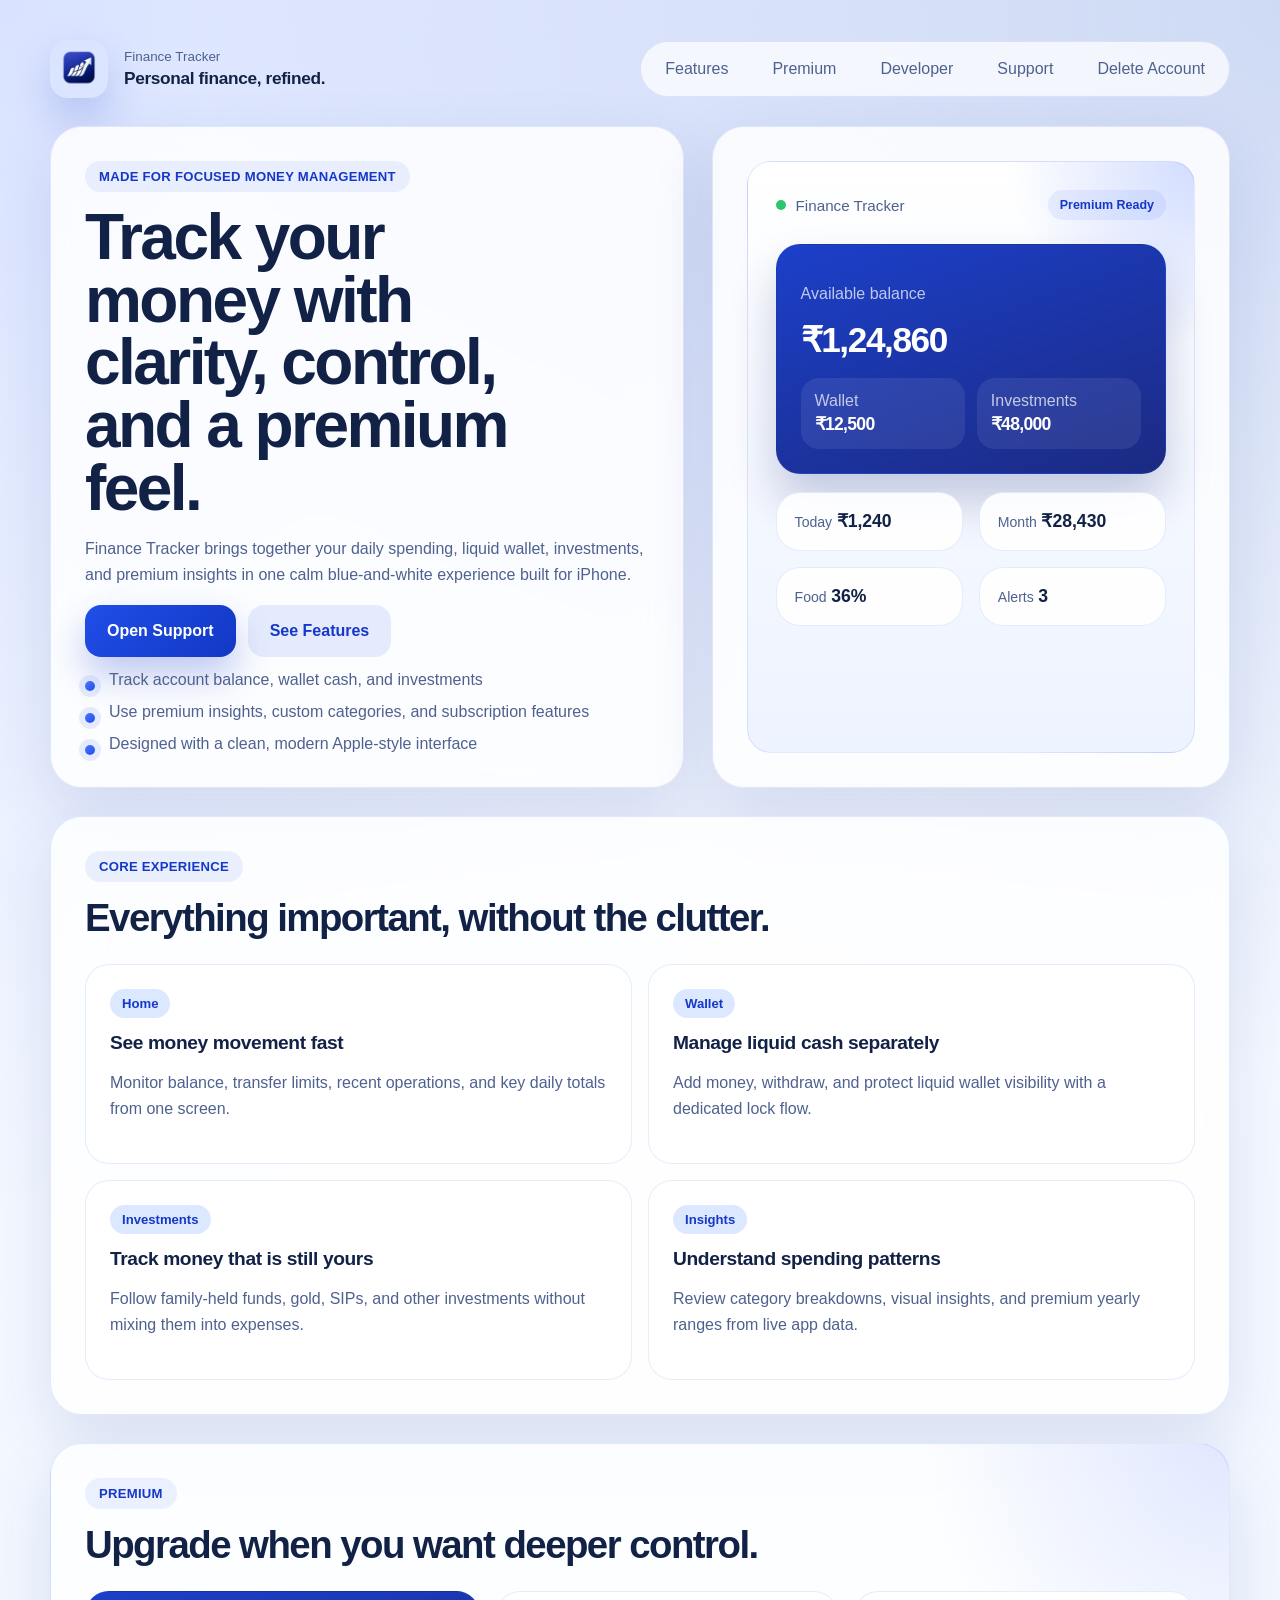
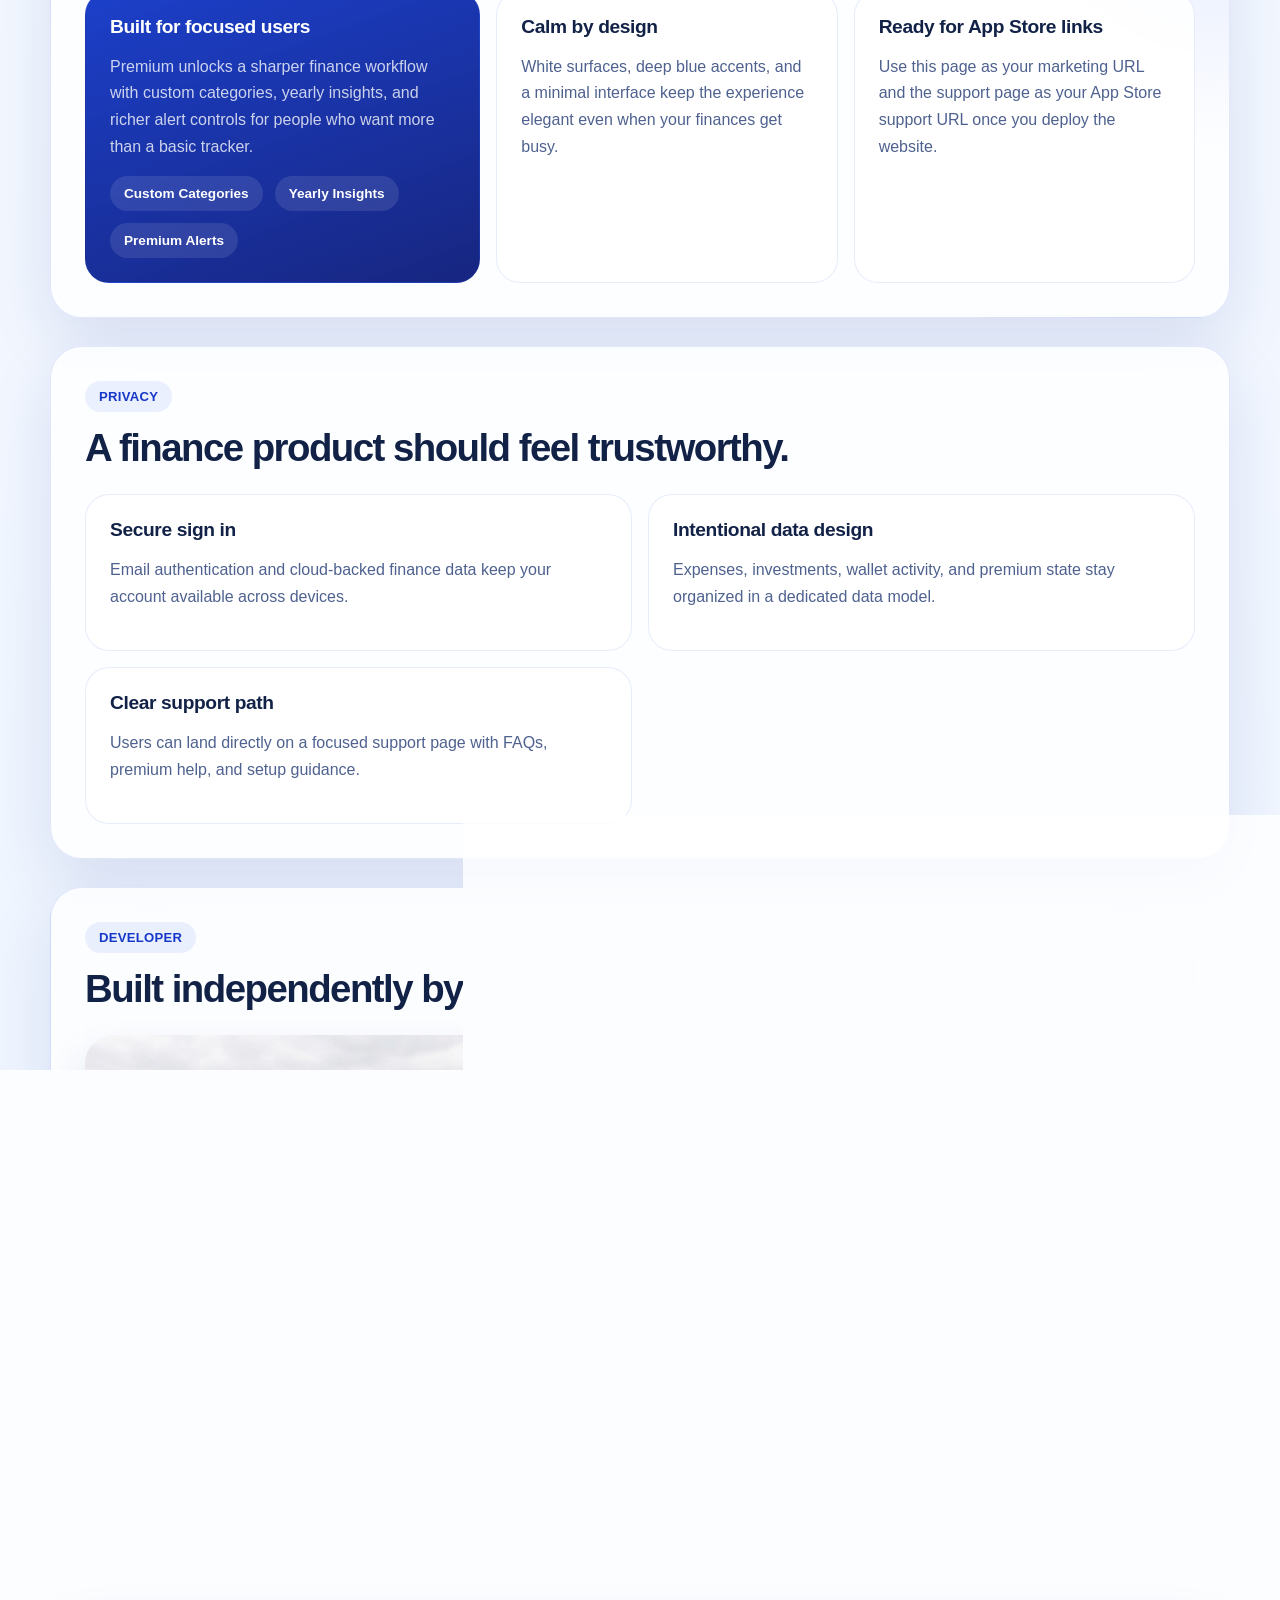
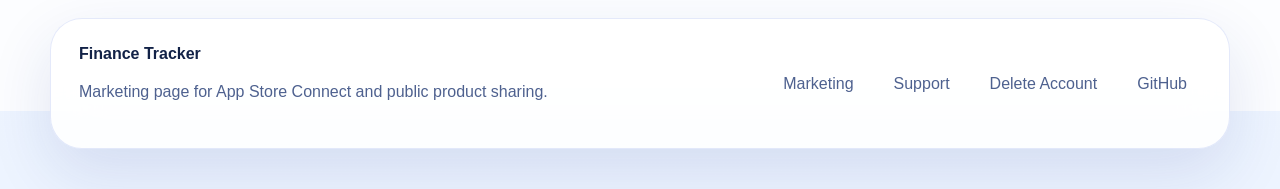
==== docs/index.html @ 601a5e8f "Add Finance Tracker website for GitHub Pages" ====
<!DOCTYPE html>
<html lang="en">
<head>
  <meta charset="UTF-8">
  <meta name="viewport" content="width=device-width, initial-scale=1.0">
  <title>Finance Tracker</title>
  <meta
    name="description"
    content="Finance Tracker helps you follow spending, wallet cash, investments, and premium insights in one elegant finance app."
  >
  <link rel="preconnect" href="https://fonts.googleapis.com">
  <link rel="preconnect" href="https://fonts.gstatic.com" crossorigin>
  <link rel="stylesheet" href="styles.css">
</head>
<body>
  <div class="page-shell">
    <header class="site-header">
      <a class="brand" href="index.html" aria-label="Finance Tracker home">
        <img src="assets/finance-tracker-logo.png" alt="Finance Tracker logo">
        <div>
          <span class="brand-kicker">Finance Tracker</span>
          <strong>Personal finance, refined.</strong>
        </div>
      </a>

      <nav class="site-nav" aria-label="Primary">
        <a href="#features">Features</a>
        <a href="#premium">Premium</a>
        <a href="#developer">Developer</a>
        <a href="support.html">Support</a>
        <a href="delete-account.html">Delete Account</a>
      </nav>
    </header>

    <main>
      <section class="hero">
        <div class="hero-copy">
          <span class="eyebrow">Made for focused money management</span>
          <h1>Track your money with clarity, control, and a premium feel.</h1>
          <p>
            Finance Tracker brings together your daily spending, liquid wallet, investments,
            and premium insights in one calm blue-and-white experience built for iPhone.
          </p>

          <div class="hero-actions">
            <a class="button button-primary" href="support.html">Open Support</a>
            <a class="button button-secondary" href="#features">See Features</a>
          </div>

          <ul class="hero-points">
            <li>Track account balance, wallet cash, and investments</li>
            <li>Use premium insights, custom categories, and subscription features</li>
            <li>Designed with a clean, modern Apple-style interface</li>
          </ul>
        </div>

        <div class="hero-panel">
          <div class="device-card">
            <div class="device-top">
              <span class="status-dot"></span>
              <span>Finance Tracker</span>
              <span class="device-pill">Premium Ready</span>
            </div>

            <div class="hero-balance-card">
              <p>Available balance</p>
              <strong>₹1,24,860</strong>
              <div class="hero-balance-grid">
                <div>
                  <span>Wallet</span>
                  <strong>₹12,500</strong>
                </div>
                <div>
                  <span>Investments</span>
                  <strong>₹48,000</strong>
                </div>
              </div>
            </div>

            <div class="mini-panel-grid">
              <article class="mini-panel">
                <span>Today</span>
                <strong>₹1,240</strong>
              </article>
              <article class="mini-panel">
                <span>Month</span>
                <strong>₹28,430</strong>
              </article>
              <article class="mini-panel">
                <span>Food</span>
                <strong>36%</strong>
              </article>
              <article class="mini-panel">
                <span>Alerts</span>
                <strong>3</strong>
              </article>
            </div>
          </div>
        </div>
      </section>

      <section class="section-block" id="features">
        <div class="section-heading">
          <span class="eyebrow">Core experience</span>
          <h2>Everything important, without the clutter.</h2>
        </div>

        <div class="feature-grid">
          <article class="feature-card">
            <span class="feature-tag">Home</span>
            <h3>See money movement fast</h3>
            <p>Monitor balance, transfer limits, recent operations, and key daily totals from one screen.</p>
          </article>

          <article class="feature-card">
            <span class="feature-tag">Wallet</span>
            <h3>Manage liquid cash separately</h3>
            <p>Add money, withdraw, and protect liquid wallet visibility with a dedicated lock flow.</p>
          </article>

          <article class="feature-card">
            <span class="feature-tag">Investments</span>
            <h3>Track money that is still yours</h3>
            <p>Follow family-held funds, gold, SIPs, and other investments without mixing them into expenses.</p>
          </article>

          <article class="feature-card">
            <span class="feature-tag">Insights</span>
            <h3>Understand spending patterns</h3>
            <p>Review category breakdowns, visual insights, and premium yearly ranges from live app data.</p>
          </article>
        </div>
      </section>

      <section class="section-block section-highlight" id="premium">
        <div class="section-heading">
          <span class="eyebrow">Premium</span>
          <h2>Upgrade when you want deeper control.</h2>
        </div>

        <div class="premium-layout">
          <article class="premium-card premium-card-main">
            <h3>Built for focused users</h3>
            <p>
              Premium unlocks a sharper finance workflow with custom categories, yearly insights,
              and richer alert controls for people who want more than a basic tracker.
            </p>
            <div class="premium-chip-row">
              <span class="premium-chip">Custom Categories</span>
              <span class="premium-chip">Yearly Insights</span>
              <span class="premium-chip">Premium Alerts</span>
            </div>
          </article>

          <article class="premium-card">
            <h3>Calm by design</h3>
            <p>
              White surfaces, deep blue accents, and a minimal interface keep the experience elegant
              even when your finances get busy.
            </p>
          </article>

          <article class="premium-card">
            <h3>Ready for App Store links</h3>
            <p>
              Use this page as your marketing URL and the support page as your App Store support URL
              once you deploy the website.
            </p>
          </article>
        </div>
      </section>

      <section class="section-block">
        <div class="section-heading">
          <span class="eyebrow">Privacy</span>
          <h2>A finance product should feel trustworthy.</h2>
        </div>

        <div class="trust-grid">
          <article class="trust-card">
            <h3>Secure sign in</h3>
            <p>Email authentication and cloud-backed finance data keep your account available across devices.</p>
          </article>

          <article class="trust-card">
            <h3>Intentional data design</h3>
            <p>Expenses, investments, wallet activity, and premium state stay organized in a dedicated data model.</p>
          </article>

          <article class="trust-card">
            <h3>Clear support path</h3>
            <p>Users can land directly on a focused support page with FAQs, premium help, and setup guidance.</p>
          </article>
        </div>
      </section>

      <section class="section-block section-highlight" id="developer">
        <div class="section-heading">
          <span class="eyebrow">Developer</span>
          <h2>Built independently by Nakhul Krishna.</h2>
        </div>

        <div class="developer-layout">
          <article class="developer-profile-card">
            <img class="developer-avatar" src="assets/nakhul-krishna.png" alt="Nakhul Krishna">

            <div class="developer-copy">
              <span class="feature-tag">Founder / iOS Developer</span>
              <h3>Nakhul Krishna</h3>
              <p>
                Finance Tracker is being built as a focused personal finance product with clean iPhone design,
                premium user experience, and practical money tracking that feels modern and trustworthy.
              </p>
              <p>
                From product direction to interface polish, the app is being shaped with strong attention to clarity,
                privacy, and a premium finance-first experience.
              </p>
              <div class="hero-actions">
                <a class="button button-secondary" href="mailto:nakhulkrishna253@gmail.com">nakhulkrishna253@gmail.com</a>
                <a class="button button-secondary" href="https://github.com/nakhulkrishna/finance-tracker" target="_blank" rel="noreferrer">GitHub</a>
              </div>
            </div>
          </article>
        </div>
      </section>
    </main>

    <footer class="site-footer">
      <div>
        <strong>Finance Tracker</strong>
        <p>Marketing page for App Store Connect and public product sharing.</p>
      </div>

      <div class="footer-links">
        <a href="index.html">Marketing</a>
        <a href="support.html">Support</a>
        <a href="delete-account.html">Delete Account</a>
        <a href="https://github.com/nakhulkrishna/finance-tracker" target="_blank" rel="noreferrer">GitHub</a>
      </div>
    </footer>
  </div>
</body>
</html>
---- docs/styles.css ----
:root {
  color-scheme: light;
  --bg: #eef4ff;
  --bg-accent: radial-gradient(circle at top left, rgba(76, 116, 255, 0.18), transparent 34%),
    radial-gradient(circle at top right, rgba(15, 64, 194, 0.18), transparent 30%),
    linear-gradient(180deg, #f8fbff 0%, #edf4ff 100%);
  --surface: rgba(255, 255, 255, 0.84);
  --surface-strong: #ffffff;
  --surface-border: rgba(66, 101, 216, 0.14);
  --text-primary: #122247;
  --text-secondary: #4e618f;
  --blue-strong: #1538c8;
  --blue-rich: #204ee8;
  --blue-soft: #dce8ff;
  --shadow: 0 24px 64px rgba(26, 52, 143, 0.12);
  --radius-xl: 32px;
  --radius-lg: 24px;
  --radius-md: 18px;
}

* {
  box-sizing: border-box;
}

html {
  scroll-behavior: smooth;
}

body {
  margin: 0;
  min-height: 100vh;
  font-family: "SF Pro Display", "Avenir Next", "Segoe UI", sans-serif;
  background: var(--bg-accent);
  color: var(--text-primary);
}

a {
  color: inherit;
  text-decoration: none;
}

img {
  display: block;
  max-width: 100%;
}

.page-shell {
  width: min(1180px, calc(100% - 32px));
  margin: 0 auto;
  padding: 24px 0 40px;
}

.site-header,
.site-footer {
  display: flex;
  align-items: center;
  justify-content: space-between;
  gap: 20px;
}

.site-header {
  padding: 16px 0 28px;
}

.brand {
  display: inline-flex;
  align-items: center;
  gap: 16px;
}

.brand img {
  width: 58px;
  height: 58px;
  border-radius: 18px;
  box-shadow: 0 20px 40px rgba(19, 56, 200, 0.2);
}

.brand-kicker {
  display: block;
  margin-bottom: 4px;
  font-size: 0.84rem;
  color: var(--text-secondary);
}

.brand strong {
  font-size: 1.08rem;
  letter-spacing: -0.02em;
}

.site-nav {
  display: inline-flex;
  align-items: center;
  gap: 12px;
  padding: 8px;
  border: 1px solid var(--surface-border);
  border-radius: 999px;
  background: rgba(255, 255, 255, 0.72);
  backdrop-filter: blur(18px);
}

.site-nav a {
  padding: 10px 16px;
  border-radius: 999px;
  color: var(--text-secondary);
  transition: background-color 180ms ease, color 180ms ease, transform 180ms ease;
}

.site-nav a:hover {
  color: var(--blue-strong);
  background: rgba(32, 78, 232, 0.08);
  transform: translateY(-1px);
}

.hero,
.section-block {
  margin-bottom: 28px;
}

.hero {
  display: grid;
  grid-template-columns: minmax(0, 1.1fr) minmax(320px, 0.9fr);
  gap: 28px;
  align-items: stretch;
}

.hero-copy,
.hero-panel,
.support-hero-card,
.section-block,
.site-footer {
  border: 1px solid var(--surface-border);
  background: var(--surface);
  backdrop-filter: blur(24px);
  box-shadow: var(--shadow);
}

.hero-copy,
.hero-panel,
.support-hero-card,
.section-block,
.site-footer {
  border-radius: var(--radius-xl);
}

.hero-copy,
.hero-panel,
.support-hero-card {
  padding: 34px;
}

.hero-copy h1,
.section-heading h2,
.support-hero-card h2 {
  margin: 0;
  letter-spacing: -0.04em;
}

.hero-copy h1 {
  font-size: clamp(2.8rem, 5vw, 4.6rem);
  line-height: 0.98;
  max-width: 12ch;
}

.hero-copy p,
.feature-card p,
.premium-card p,
.trust-card p,
.faq-card p,
.support-card p,
.site-footer p {
  color: var(--text-secondary);
  line-height: 1.66;
}

.eyebrow {
  display: inline-flex;
  align-items: center;
  gap: 8px;
  margin-bottom: 14px;
  padding: 8px 14px;
  border-radius: 999px;
  background: rgba(32, 78, 232, 0.08);
  color: var(--blue-strong);
  font-size: 0.82rem;
  font-weight: 600;
  letter-spacing: 0.02em;
  text-transform: uppercase;
}

.hero-actions,
.premium-chip-row,
.footer-links {
  display: flex;
  flex-wrap: wrap;
  gap: 12px;
}

.button {
  display: inline-flex;
  align-items: center;
  justify-content: center;
  min-height: 52px;
  padding: 0 22px;
  border-radius: 16px;
  font-weight: 600;
  transition: transform 180ms ease, box-shadow 180ms ease, background-color 180ms ease;
}

.button:hover {
  transform: translateY(-1px);
}

.button-primary {
  color: #fff;
  background: linear-gradient(135deg, var(--blue-rich), #1238c4);
  box-shadow: 0 18px 36px rgba(28, 63, 204, 0.28);
}

.button-secondary {
  color: var(--blue-strong);
  background: rgba(32, 78, 232, 0.1);
}

.hero-points,
.support-shortcuts {
  margin: 0;
  padding: 0;
  list-style: none;
}

.hero-points li,
.support-shortcuts li {
  position: relative;
  padding-left: 24px;
  color: var(--text-secondary);
  margin-top: 14px;
}

.hero-points li::before,
.support-shortcuts li::before {
  content: "";
  position: absolute;
  top: 10px;
  left: 0;
  width: 10px;
  height: 10px;
  border-radius: 50%;
  background: linear-gradient(135deg, #4d77ff, #204ee8);
  box-shadow: 0 0 0 6px rgba(32, 78, 232, 0.1);
}

.device-card {
  height: 100%;
  padding: 28px;
  border-radius: calc(var(--radius-xl) - 8px);
  background:
    radial-gradient(circle at top right, rgba(117, 149, 255, 0.32), transparent 25%),
    linear-gradient(180deg, #ffffff 0%, #edf3ff 100%);
  border: 1px solid rgba(78, 111, 225, 0.15);
}

.device-top {
  display: flex;
  align-items: center;
  gap: 10px;
  margin-bottom: 24px;
  font-size: 0.95rem;
  color: var(--text-secondary);
}

.status-dot {
  width: 10px;
  height: 10px;
  border-radius: 50%;
  background: #2bc56d;
}

.device-pill {
  margin-left: auto;
  padding: 8px 12px;
  border-radius: 999px;
  background: rgba(32, 78, 232, 0.08);
  color: var(--blue-strong);
  font-size: 0.78rem;
  font-weight: 700;
}

.hero-balance-card,
.mini-panel,
.feature-card,
.premium-card,
.trust-card,
.faq-card,
.support-card {
  border: 1px solid rgba(63, 99, 219, 0.12);
  background: rgba(255, 255, 255, 0.9);
  border-radius: var(--radius-lg);
}

.hero-balance-card {
  padding: 24px;
  margin-bottom: 18px;
  background: linear-gradient(160deg, rgba(19, 56, 200, 0.96), rgba(18, 33, 125, 0.96));
  color: #fff;
  box-shadow: 0 28px 46px rgba(24, 41, 118, 0.22);
}

.hero-balance-card p,
.hero-balance-card span {
  color: rgba(255, 255, 255, 0.72);
}

.hero-balance-card strong {
  display: block;
  margin-top: 8px;
  font-size: 2.2rem;
  letter-spacing: -0.04em;
}

.hero-balance-grid {
  display: grid;
  grid-template-columns: repeat(2, minmax(0, 1fr));
  gap: 12px;
  margin-top: 18px;
}

.hero-balance-grid div {
  padding: 14px;
  border-radius: 18px;
  background: rgba(255, 255, 255, 0.08);
}

.hero-balance-grid div strong,
.mini-panel strong {
  margin-top: 4px;
  font-size: 1.1rem;
}

.mini-panel-grid,
.feature-grid,
.trust-grid,
.faq-grid,
.support-contact-grid {
  display: grid;
  gap: 16px;
}

.mini-panel-grid {
  grid-template-columns: repeat(2, minmax(0, 1fr));
}

.mini-panel {
  padding: 18px;
}

.mini-panel span {
  color: var(--text-secondary);
  font-size: 0.88rem;
}

.section-block {
  padding: 34px;
}

.section-heading {
  margin-bottom: 24px;
}

.section-heading h2 {
  font-size: clamp(2rem, 3vw, 3rem);
}

.feature-grid,
.trust-grid,
.faq-grid {
  grid-template-columns: repeat(2, minmax(0, 1fr));
}

.feature-card,
.premium-card,
.trust-card,
.faq-card,
.support-card {
  padding: 24px;
}

.feature-tag {
  display: inline-flex;
  margin-bottom: 14px;
  padding: 7px 12px;
  border-radius: 999px;
  background: var(--blue-soft);
  color: var(--blue-strong);
  font-weight: 700;
  font-size: 0.82rem;
}

.feature-card h3,
.premium-card h3,
.trust-card h3,
.faq-card h3,
.support-card h3 {
  margin: 0 0 10px;
  font-size: 1.2rem;
  letter-spacing: -0.02em;
}

.section-highlight {
  background:
    radial-gradient(circle at top right, rgba(83, 120, 255, 0.16), transparent 24%),
    rgba(255, 255, 255, 0.8);
}

.premium-layout {
  display: grid;
  grid-template-columns: 1.1fr 0.95fr 0.95fr;
  gap: 16px;
}

.developer-layout {
  display: block;
}

.developer-profile-card {
  display: grid;
  grid-template-columns: minmax(320px, 420px) minmax(0, 1fr);
  gap: 28px;
  padding: 0;
  align-items: center;
}

.developer-avatar {
  width: 100%;
  height: 520px;
  object-fit: cover;
  object-position: center 20%;
  border-radius: 28px;
  box-shadow: 0 28px 46px rgba(24, 41, 118, 0.16);
}

.developer-copy {
  max-width: 640px;
}

.developer-copy h3 {
  margin: 0 0 10px;
  font-size: 1.5rem;
  letter-spacing: -0.03em;
}

.developer-copy p {
  color: var(--text-secondary);
  line-height: 1.66;
}

.premium-card-main {
  background: linear-gradient(160deg, rgba(19, 56, 200, 0.96), rgba(18, 33, 125, 0.98));
  color: #fff;
}

.premium-card-main p {
  color: rgba(255, 255, 255, 0.78);
}

.premium-chip {
  display: inline-flex;
  padding: 10px 14px;
  border-radius: 999px;
  background: rgba(255, 255, 255, 0.1);
  color: #fff;
  font-size: 0.85rem;
  font-weight: 600;
}

.support-hero-card {
  display: flex;
  flex-direction: column;
  justify-content: center;
}

.support-note {
  display: inline-flex;
  margin-top: 8px;
  color: var(--blue-strong);
  font-weight: 600;
}

.site-footer {
  padding: 26px 28px;
}

.footer-links a {
  padding: 10px 14px;
  border-radius: 999px;
  color: var(--text-secondary);
}

.footer-links a:hover {
  background: rgba(32, 78, 232, 0.08);
  color: var(--blue-strong);
}

@media (max-width: 1040px) {
  .hero,
  .premium-layout {
    grid-template-columns: 1fr;
  }
}

@media (max-width: 760px) {
  .page-shell {
    width: min(100% - 20px, 1180px);
    padding-top: 14px;
  }

  .site-header,
  .site-footer {
    flex-direction: column;
    align-items: stretch;
  }

  .site-nav {
    justify-content: center;
  }

  .hero-copy,
  .hero-panel,
  .support-hero-card,
  .section-block,
  .site-footer {
    padding: 24px;
    border-radius: 24px;
  }

  .feature-grid,
  .trust-grid,
  .faq-grid,
  .support-contact-grid,
  .mini-panel-grid,
  .hero-balance-grid {
    grid-template-columns: 1fr;
  }

  .developer-profile-card {
    grid-template-columns: 1fr;
    gap: 20px;
  }

  .hero-copy h1 {
    max-width: none;
    font-size: 2.7rem;
  }

  .developer-avatar {
    height: 420px;
  }
}
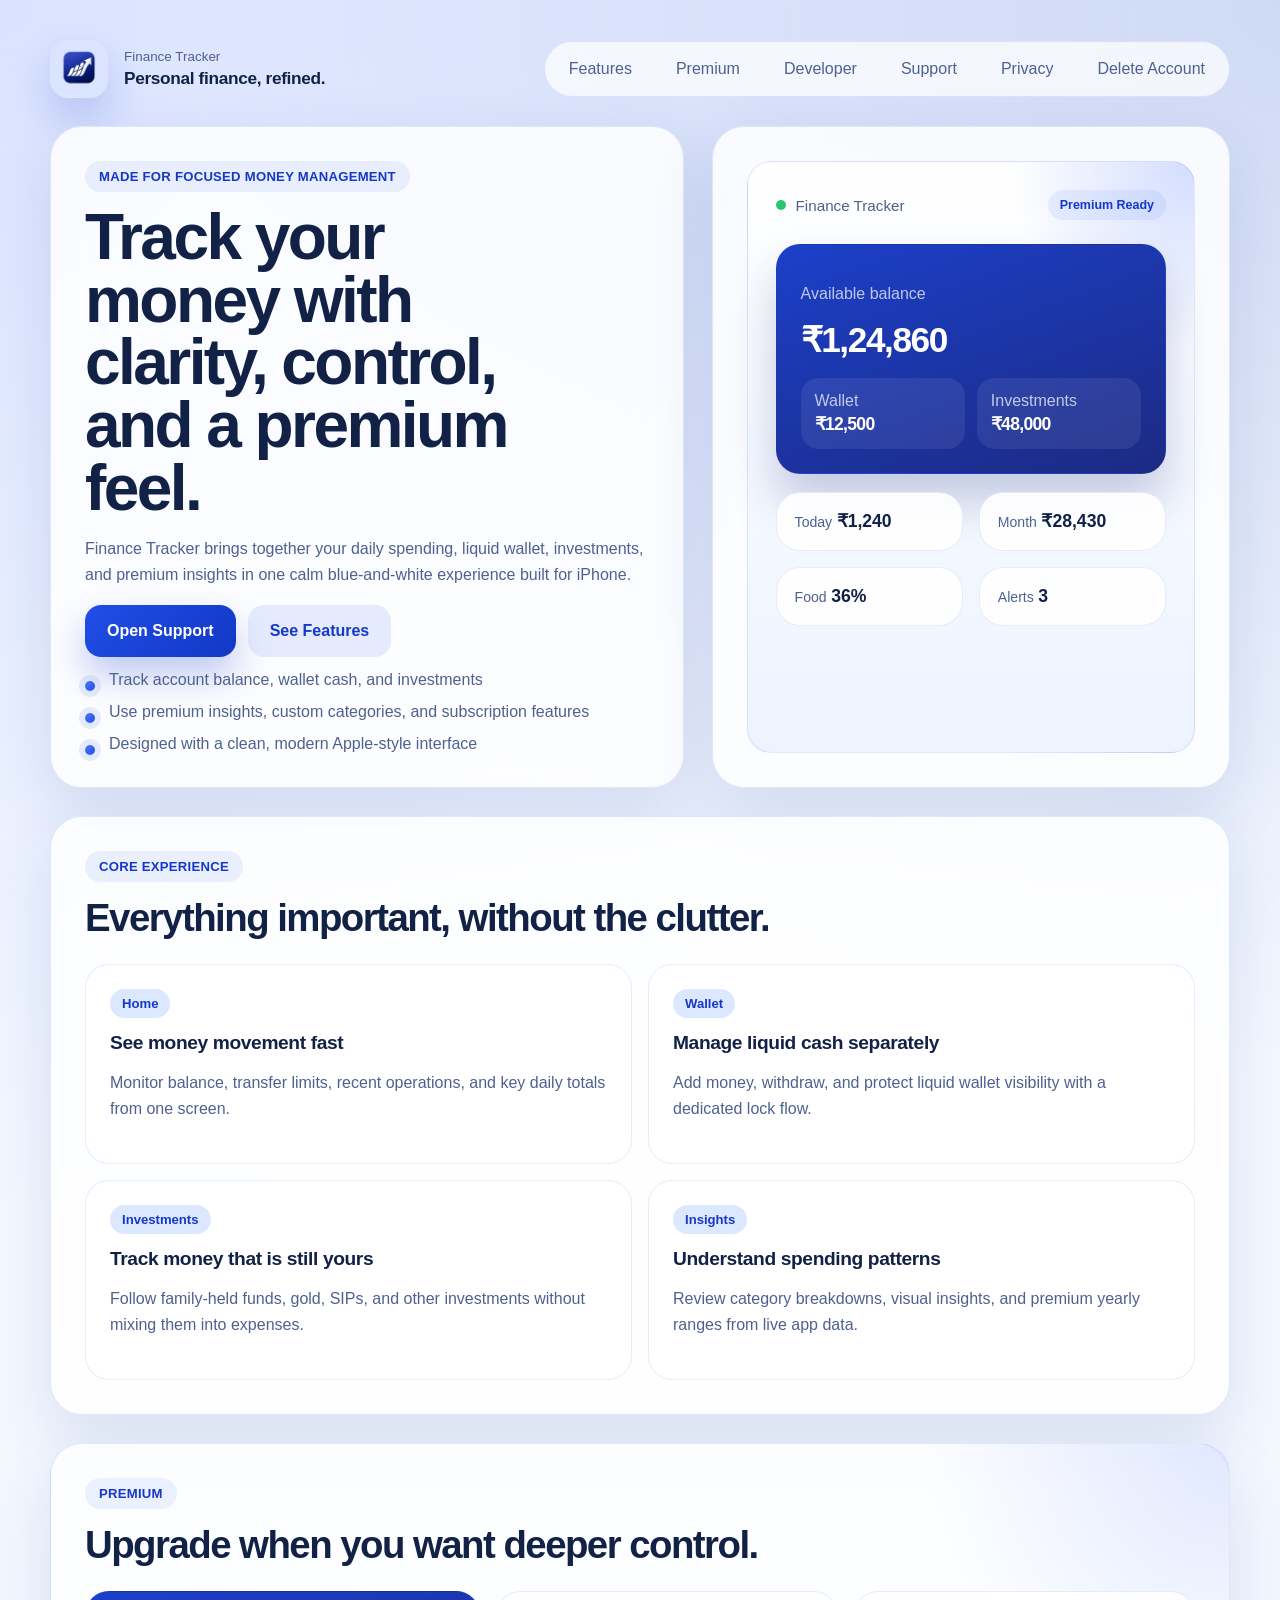
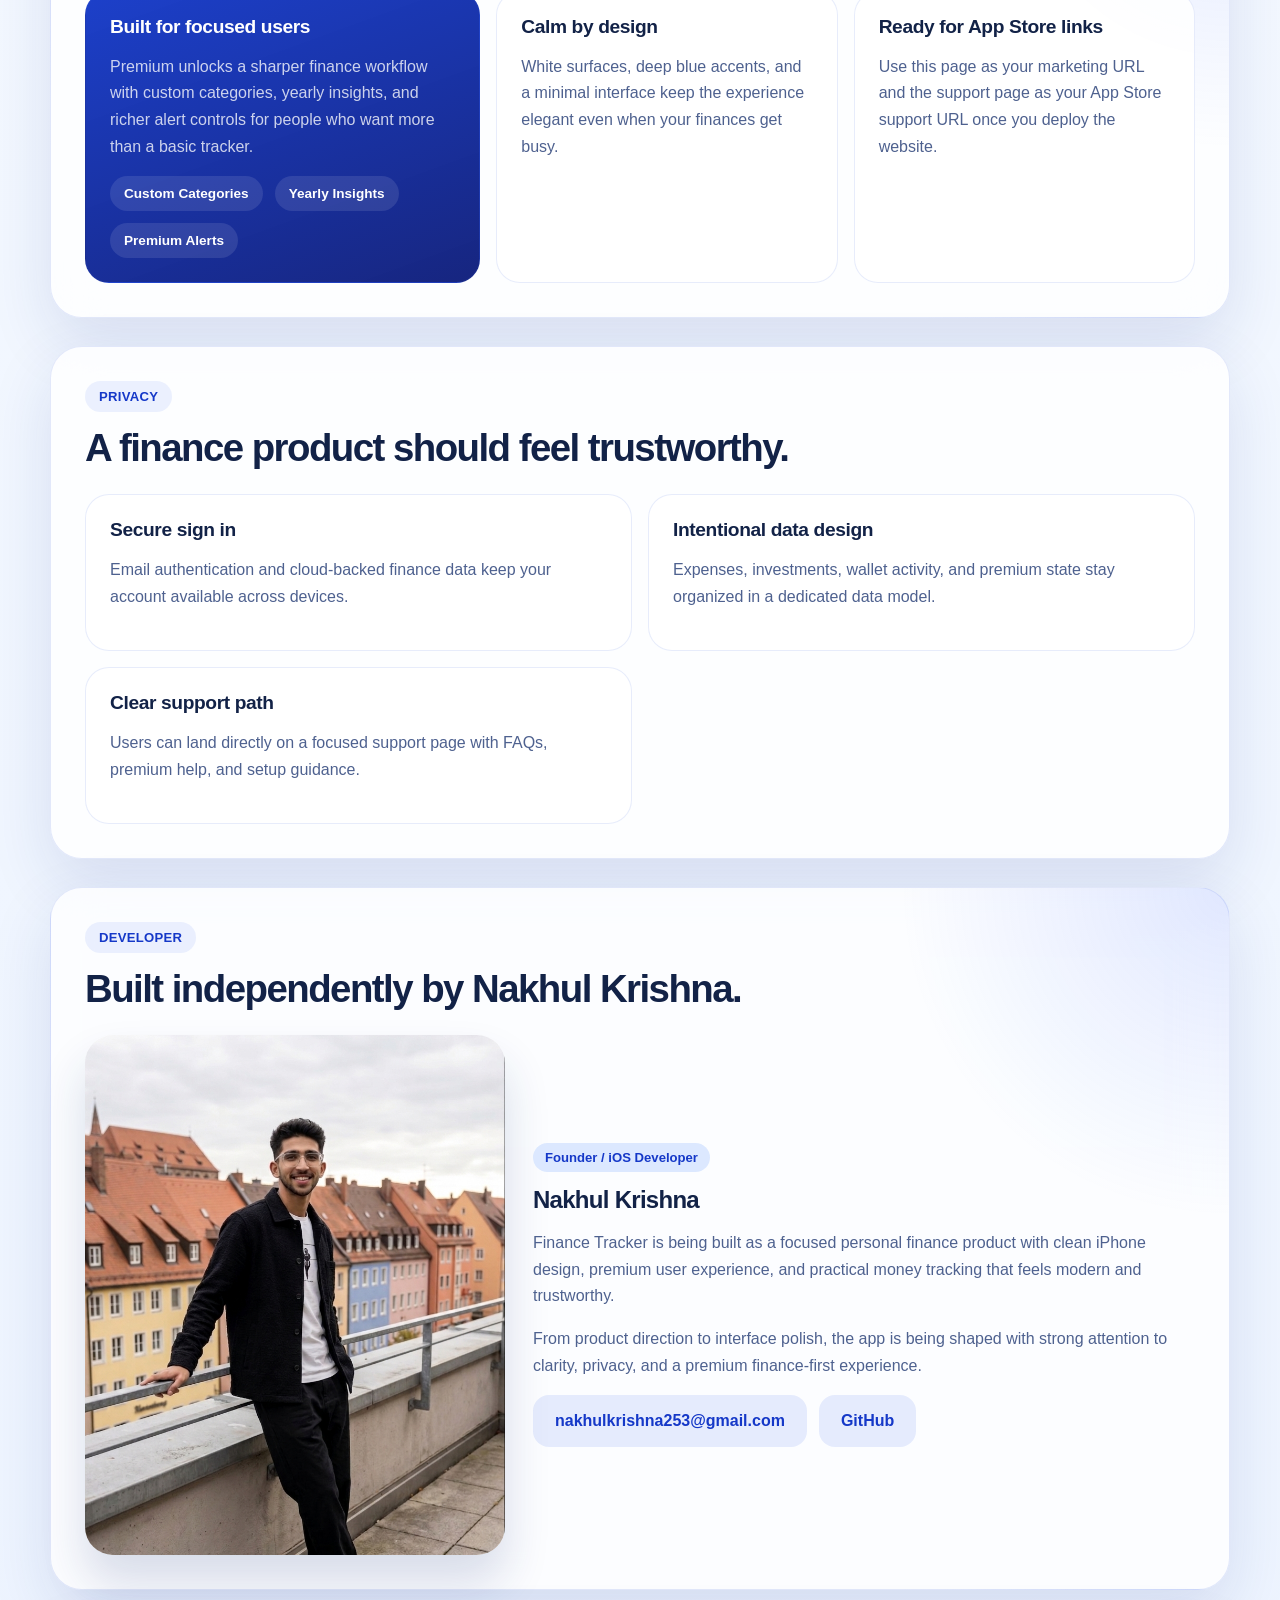
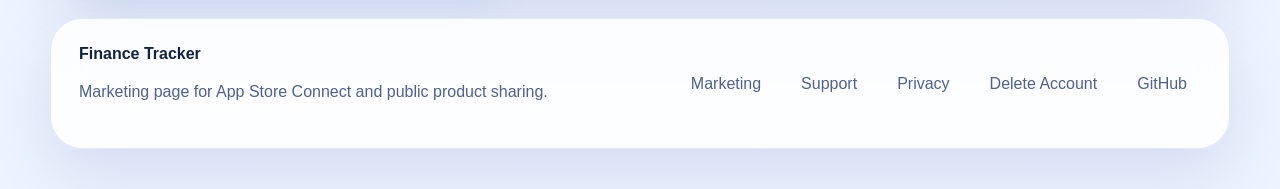
==== commit 444baf00: "Add privacy policy page to website" ====
--- a/docs/index.html
+++ b/docs/index.html
@@ -28,6 +28,7 @@
         <a href="#premium">Premium</a>
         <a href="#developer">Developer</a>
         <a href="support.html">Support</a>
+        <a href="privacy.html">Privacy</a>
         <a href="delete-account.html">Delete Account</a>
       </nav>
     </header>
@@ -234,6 +235,7 @@
       <div class="footer-links">
         <a href="index.html">Marketing</a>
         <a href="support.html">Support</a>
+        <a href="privacy.html">Privacy</a>
         <a href="delete-account.html">Delete Account</a>
         <a href="https://github.com/nakhulkrishna/finance-tracker" target="_blank" rel="noreferrer">GitHub</a>
       </div>
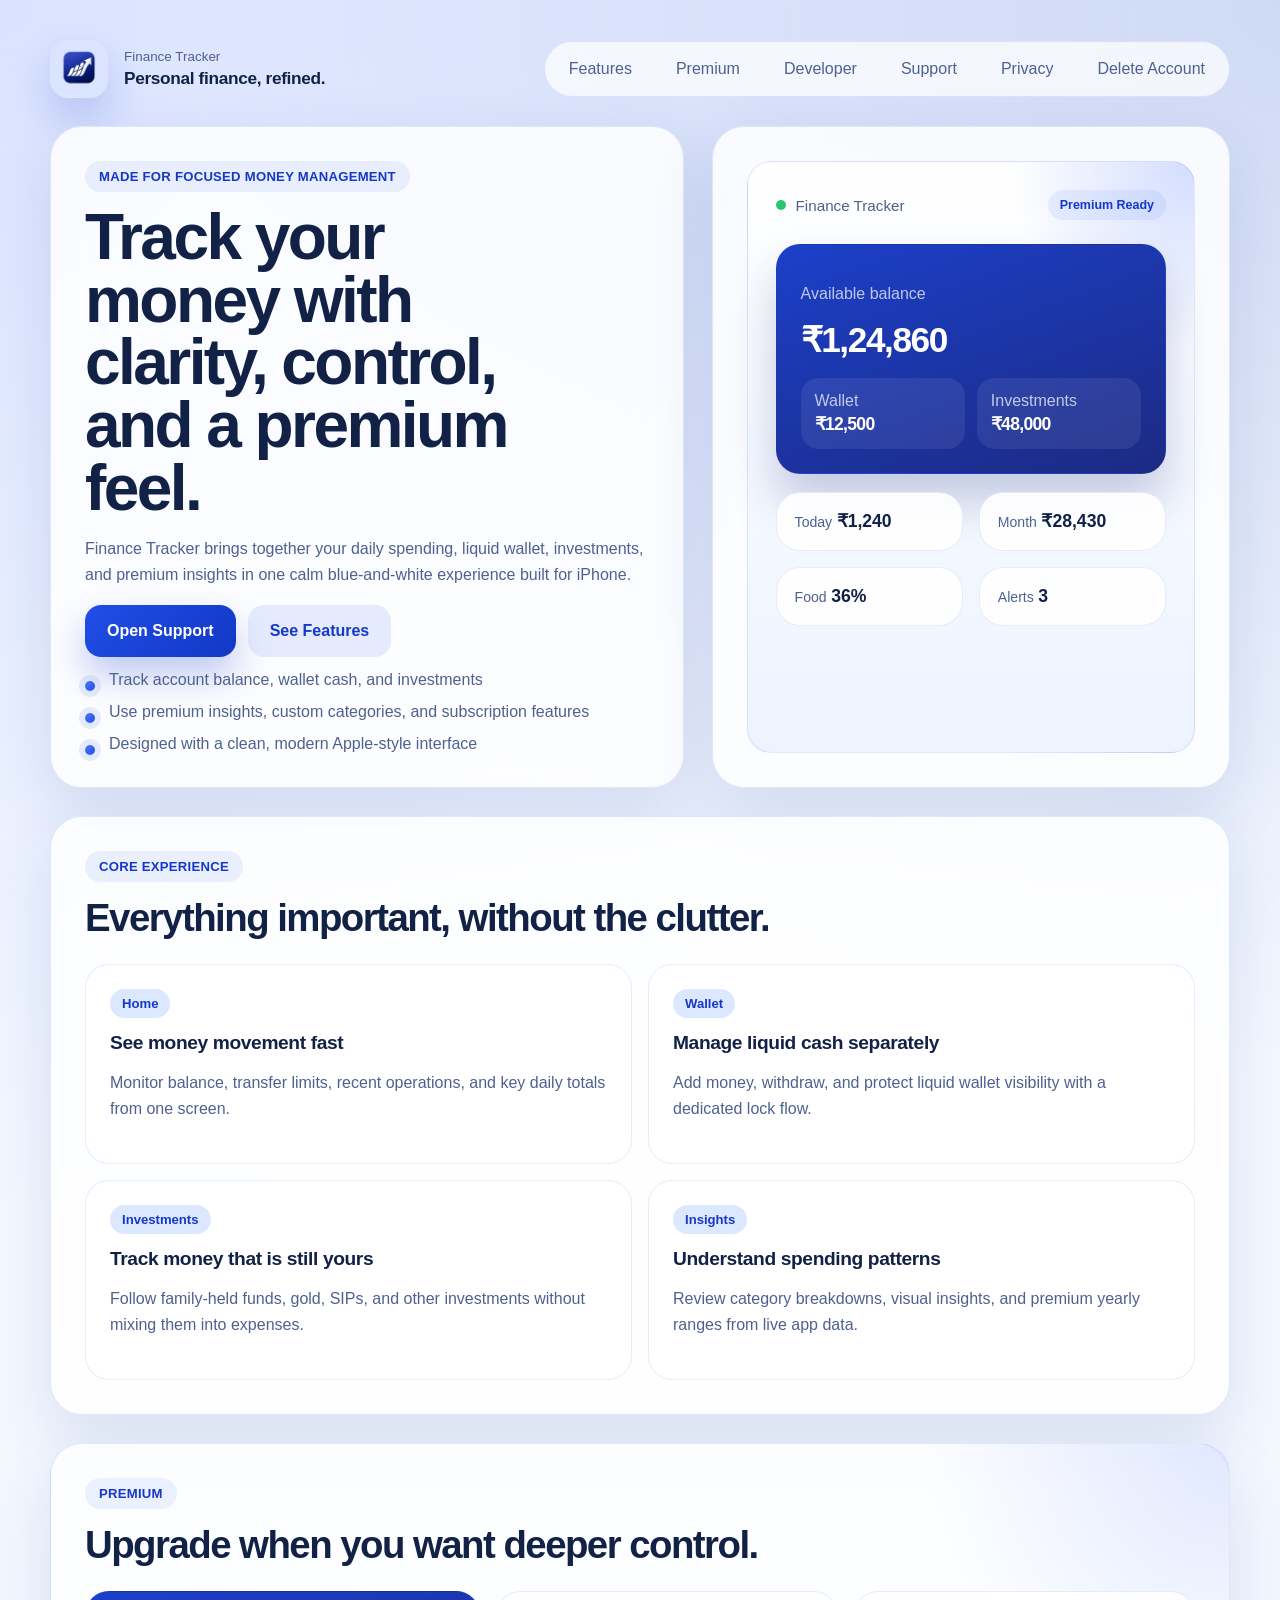
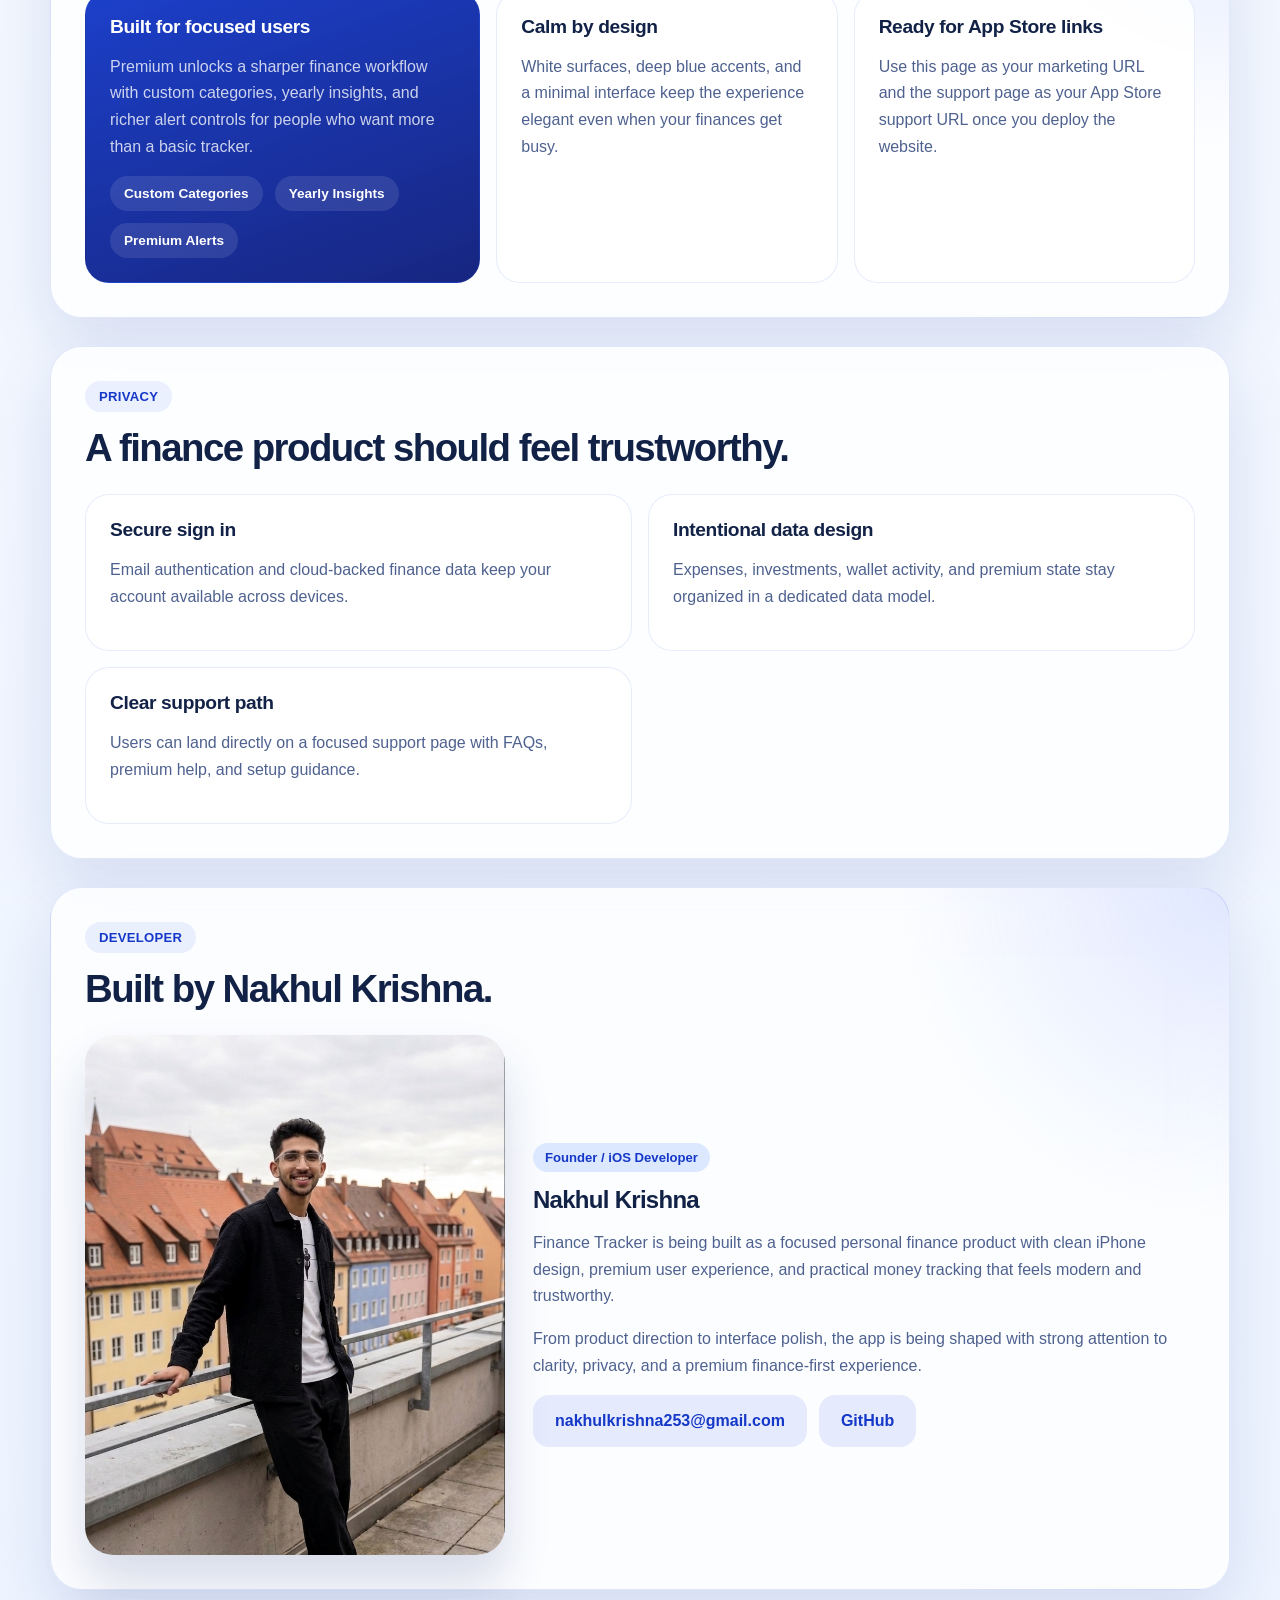
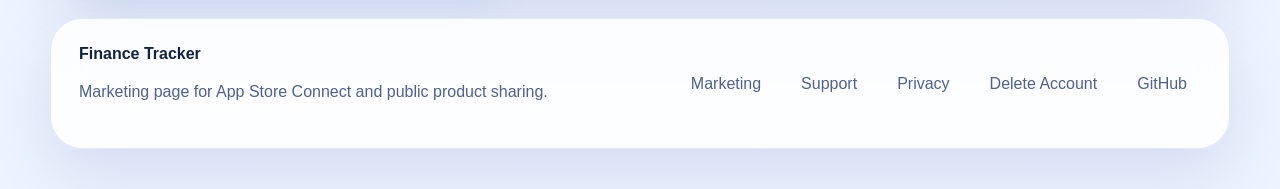
==== commit e91ae5fd: "Refine developer section wording" ====
--- a/docs/index.html
+++ b/docs/index.html
@@ -198,7 +198,7 @@
       <section class="section-block section-highlight" id="developer">
         <div class="section-heading">
           <span class="eyebrow">Developer</span>
-          <h2>Built independently by Nakhul Krishna.</h2>
+          <h2>Built by Nakhul Krishna.</h2>
         </div>
 
         <div class="developer-layout">
